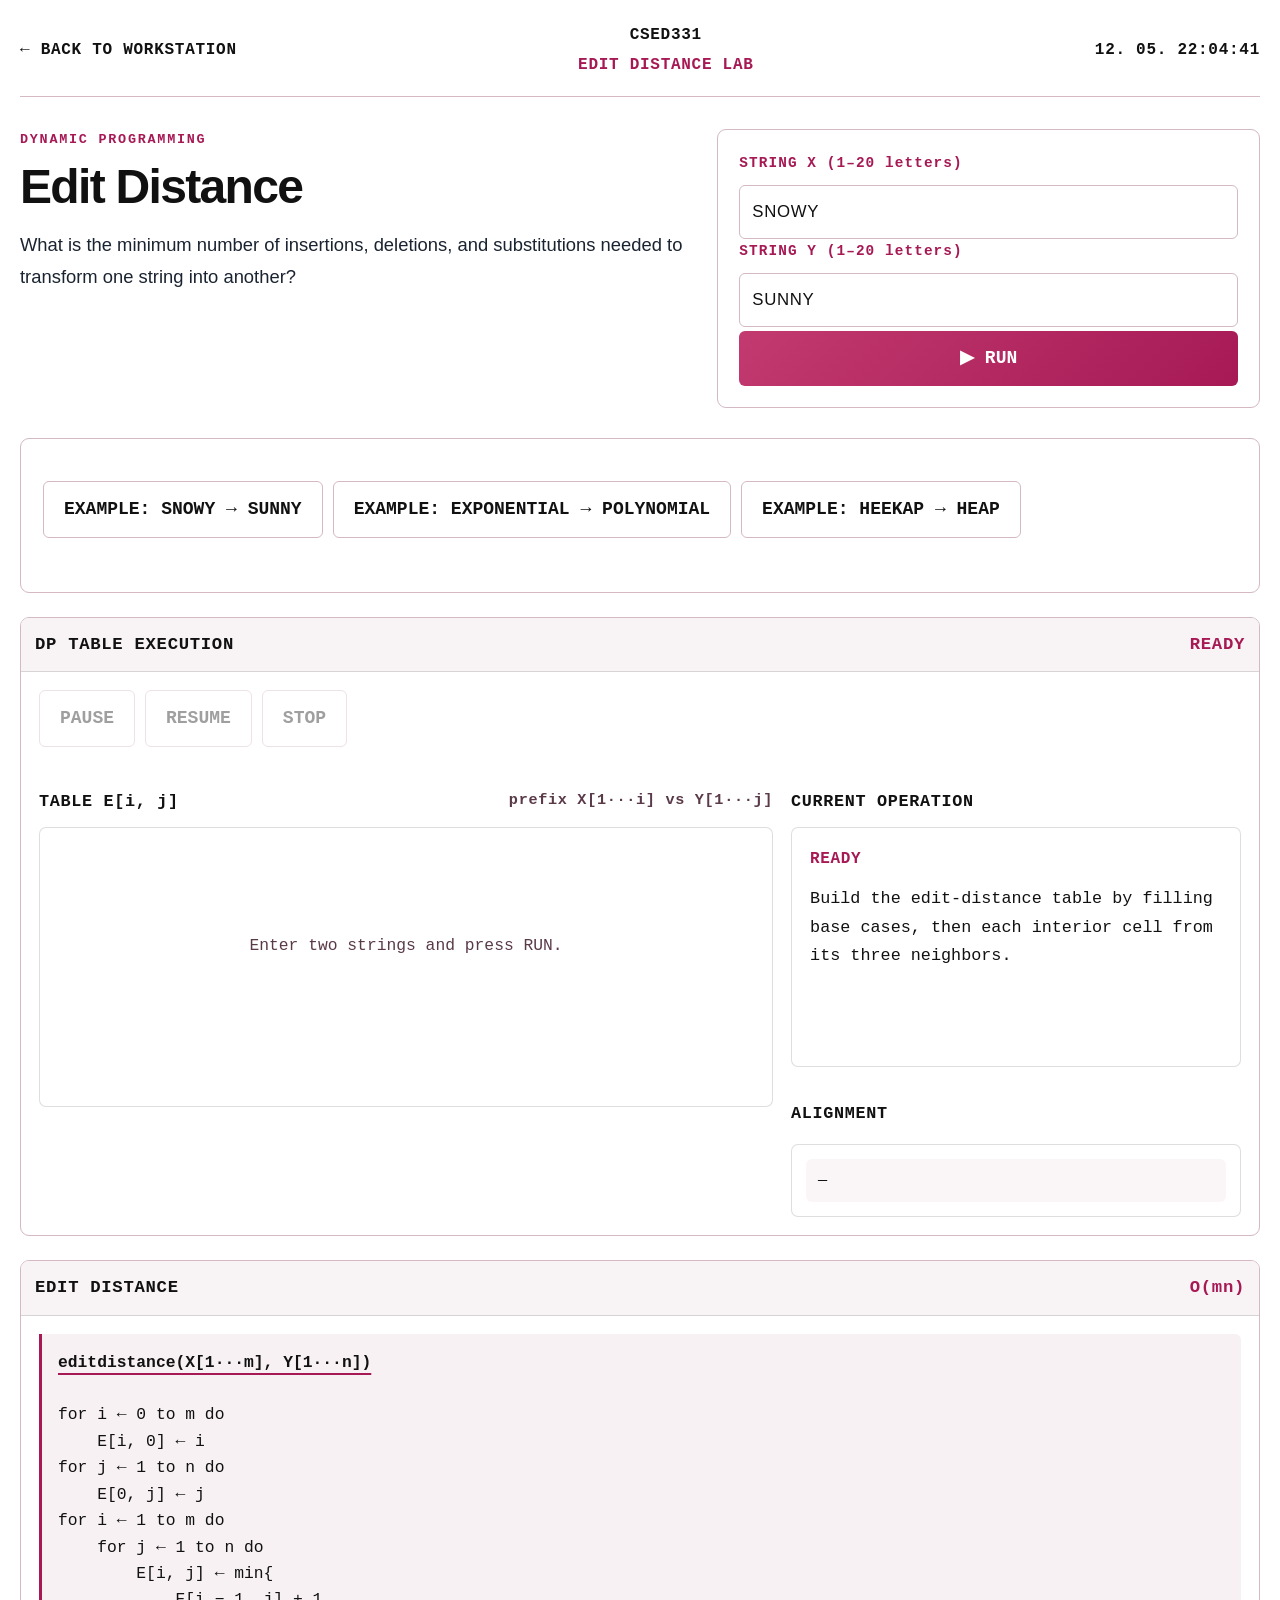
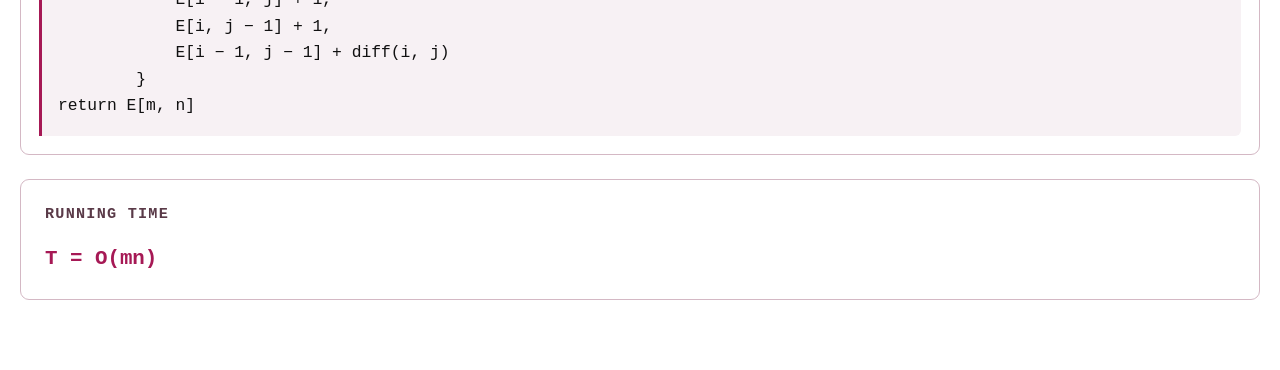
==== editdistance.html @ 5d58b98c "Create Edit Distance Lab" ====
<!DOCTYPE html>
<html lang="en">
<head>
  <meta charset="UTF-8">
  <meta name="viewport" content="width=device-width, initial-scale=1.0">
  <meta name="description" content="CSED331 Edit Distance dynamic programming visualizer">
  <title>Edit Distance Lab | CSED331</title>
  <link rel="icon" type="image/png" href="favicon.png">
  <link rel="stylesheet" href="styles.css?v=20261011n">
  <link rel="stylesheet" href="animation.css?v=20261011n">
</head>
<body class="lab-page">
  <div class="scanlines" aria-hidden="true"></div>

  <header class="lab-header">
    <a class="back-link" href="index.html">← BACK TO WORKSTATION</a>
    <div>
      <span>CSED331</span>
      <strong>EDIT DISTANCE LAB</strong>
    </div>
    <span id="system-clock" aria-label="current time"></span>
  </header>

  <main class="lab-shell">
    <section class="lab-intro">
      <div>
        <p class="eyebrow">DYNAMIC PROGRAMMING</p>
        <h1>Edit Distance</h1>
        <p class="lab-question">
          What is the minimum number of insertions, deletions, and
          substitutions needed to transform one string into another?
        </p>
      </div>

      <div class="control-console edit-control-console">
        <label for="string-x-input">STRING X (1–20 letters)</label>
        <div class="input-row edit-string-row">
          <input
            id="string-x-input"
            class="edit-string-input"
            type="text"
            maxlength="20"
            value="SNOWY"
            autocomplete="off"
            spellcheck="false"
            aria-label="String X"
          >
        </div>
        <label for="string-y-input">STRING Y (1–20 letters)</label>
        <div class="input-row edit-string-row">
          <input
            id="string-y-input"
            class="edit-string-input"
            type="text"
            maxlength="20"
            value="SUNNY"
            autocomplete="off"
            spellcheck="false"
            aria-label="String Y"
          >
        </div>
        <div class="input-row edit-run-row">
          <button id="run-edit-button" type="button" class="primary-button">▶ RUN</button>
        </div>
      </div>
    </section>

    <section class="sort-input-panel">
      <div class="action-row">
        <button id="example-snowy-button" type="button" class="secondary-button">
          EXAMPLE: SNOWY → SUNNY
        </button>
        <button id="example-exp-button" type="button" class="secondary-button">
          EXAMPLE: EXPONENTIAL → POLYNOMIAL
        </button>
        <button id="example-heekap-button" type="button" class="secondary-button">
          EXAMPLE: HEEKAP → HEAP
        </button>
      </div>
      <p id="edit-input-message" class="input-message" aria-live="polite"></p>
    </section>

    <section id="edit-visualization" class="algorithm-window">
      <header class="window-titlebar">
        <span>DP TABLE EXECUTION</span>
        <span id="edit-mode-label">READY</span>
      </header>
      <div class="window-body">
        <div class="action-row playback-row">
          <button id="pause-edit-button" type="button" class="secondary-button" disabled>
            PAUSE
          </button>
          <button id="resume-edit-button" type="button" class="secondary-button" disabled>
            RESUME
          </button>
          <button id="stop-edit-button" type="button" class="secondary-button" disabled>
            STOP
          </button>
        </div>

        <div class="edit-execution-grid">
          <section class="edit-table-panel">
            <div class="section-label">
              <span>TABLE E[i, j]</span>
              <span>prefix X[1···i] vs Y[1···j]</span>
            </div>
            <div id="edit-table-container" class="edit-table-container">
              <div class="visualization-placeholder">
                Enter two strings and press RUN.
              </div>
            </div>
          </section>

          <section class="edit-side-panel">
            <div class="section-label">
              <span>CURRENT OPERATION</span>
            </div>
            <div class="dijkstra-operation-box edit-operation-box">
              <div id="edit-operation-title" class="current-operation-title">READY</div>
              <div id="edit-operation-detail" class="current-operation-detail">
                Build the edit-distance table by filling base cases, then each
                interior cell from its three neighbors.
              </div>
              <div id="edit-transform" class="edit-transform-host" hidden></div>
            </div>

            <div class="section-label">
              <span>ALIGNMENT</span>
            </div>
            <div class="edit-result-box">
              <pre id="edit-alignment" class="edit-alignment">—</pre>
            </div>
          </section>
        </div>
      </div>
    </section>

    <section class="algorithm-window">
      <header class="window-titlebar">
        <span>EDIT DISTANCE</span>
        <span>O(mn)</span>
      </header>
      <div class="window-body">
        <div class="code-block" aria-label="Edit distance pseudocode">
<pre><code><span class="code-function-title">editdistance(X[1···m], Y[1···n])</span>

for i ← 0 to m do
    E[i, 0] ← i
for j ← 1 to n do
    E[0, j] ← j
for i ← 1 to m do
    for j ← 1 to n do
        E[i, j] ← min{
            E[i − 1, j] + 1,
            E[i, j − 1] + 1,
            E[i − 1, j − 1] + diff(i, j)
        }
return E[m, n]</code></pre>
        </div>
      </div>
    </section>

    <section class="analysis-box">
      <div class="analysis-title">RUNNING TIME</div>
      <div class="analysis-result">T = O(mn)</div>
    </section>
  </main>

  <script src="common.js?v=20261011n"></script>
  <script src="editdistance.js?v=20261011n"></script>
</body>
</html>
---- styles.css ----
:root {
  --bg: #ffffff;
  --bg-deep: #f8f3f5;
  --panel: #ffffff;
  --line: #d4b8c4;
  --line-soft: rgba(18, 24, 32, 0.14);
  --text: #111111;
  --text-soft: #1a2330;
  --muted: #5a3a48;
  --accent: #a61955;
  --accent-soft: rgba(166, 25, 85, 0.12);
  --postech: #a61955;
  --postech-gold: #f6a700;
  --postech-gray: #7a7772;
  --highlight: #a61955;
  --success: #0b7a48;
  --danger: #b42318;
  --shadow: 0 18px 48px rgba(166, 25, 85, 0.1);
  --radius-lg: 18px;
  --radius-md: 10px;
  --mono: "JetBrains Mono", "Cascadia Code", Consolas, "Courier New", monospace;
}

* {
  box-sizing: border-box;
}

html {
  scroll-behavior: smooth;
}

body {
  margin: 0;
  min-height: 100vh;
  color: var(--text);
  background: #ffffff;
  font-family: Inter, Pretendard, "Noto Sans KR", "Segoe UI", Arial, sans-serif;
  font-size: 18px;
  line-height: 1.7;
  -webkit-font-smoothing: antialiased;
  text-rendering: optimizeLegibility;
}

button,
input {
  font: inherit;
}

a {
  color: inherit;
}

.system-bar,
.lab-header,
.monitor-top,
.window-titlebar,
.boot-line,
.prompt,
.eyebrow,
.section-label,
.card-index,
.card-icon,
.terminal-footer,
.keyboard-hint,
.control-console label,
.summary-strip span,
.complexity-tag,
.tool-button,
.primary-button,
.secondary-button,
.accent-button {
  font-family: var(--mono);
}

code,
pre {
  font-family: var(--mono);
}

.scanlines {
  display: none;
}

/* Home */
.desktop-shell {
  width: min(1180px, calc(100% - 40px));
  margin: 28px auto 44px;
}

.system-bar,
.lab-header {
  display: flex;
  align-items: center;
  justify-content: space-between;
  gap: 20px;
  color: var(--text);
  font-size: 1rem;
  font-weight: 700;
  letter-spacing: 0.045em;
}

.system-meta {
  display: flex;
  gap: 24px;
}

.status-light {
  display: inline-block;
  width: 9px;
  height: 9px;
  margin-right: 9px;
  border-radius: 50%;
  background: var(--success);
  box-shadow: 0 0 10px rgba(99, 214, 160, 0.75);
}

.monitor {
  margin-top: 16px;
  padding: 15px;
  border: 1px solid var(--line);
  border-radius: var(--radius-lg);
  background: linear-gradient(145deg, #faf7f8, #f3e8ed);
  box-shadow: var(--shadow), inset 0 0 0 1px rgba(255, 255, 255, 0.8);
}

.monitor-top,
.window-titlebar {
  display: flex;
  justify-content: space-between;
  gap: 18px;
  padding: 1px 5px 12px;
  color: var(--muted);
  font-size: 0.95rem;
  letter-spacing: 0.065em;
}

.monitor-top {
  font-weight: 700;
}

.screen {
  overflow: hidden;
  border: 1px solid var(--line);
  border-radius: var(--radius-md);
  background:
    linear-gradient(#ffffff, #faf6f8),
    radial-gradient(circle at 45% 0%, rgba(166, 25, 85, 0.06), transparent 60%);
  box-shadow: inset 0 0 0 1px rgba(255, 255, 255, 0.7);
}

.hero-terminal {
  min-height: 330px;
  padding: 38px 46px 30px;
  border-bottom: 1px solid var(--line-soft);
}

.boot-line {
  margin: 0 0 8px;
  color: var(--muted);
  font-size: 1.02rem;
  opacity: 0;
  animation: line-in 0.5s forwards;
}

.boot-line strong {
  color: var(--success);
}

.delay-1 {
  animation-delay: 0.18s;
}

.delay-2 {
  animation-delay: 0.36s;
}

@keyframes line-in {
  from {
    opacity: 0;
    transform: translateY(5px);
  }

  to {
    opacity: 1;
    transform: translateY(0);
  }
}

.prompt-title {
  display: flex;
  gap: 18px;
  margin-top: 34px;
}

.prompt {
  color: var(--accent);
  font-size: clamp(2rem, 4vw, 3.4rem);
  line-height: 1;
}

.eyebrow {
  margin: 0 0 10px;
  color: var(--highlight);
  font-size: 0.84rem;
  font-weight: 700;
  letter-spacing: 0.13em;
}

h1,
h2,
p {
  text-wrap: pretty;
}

.hero-terminal h1,
.lab-intro h1 {
  margin: 0;
  font-size: clamp(2rem, 4vw, 3rem);
  line-height: 1.05;
  letter-spacing: -0.035em;
}

.section-label {
  display: flex;
  justify-content: space-between;
  gap: 18px;
  padding: 11px 0;
  color: var(--text);
  font-size: 1.05rem;
  font-weight: 850;
  letter-spacing: 0.04em;
}

.section-label > span:last-child:not(:only-child) {
  color: var(--muted);
  font-size: 0.95rem;
  font-weight: 700;
}

.menu-grid {
  display: grid;
  grid-template-columns: repeat(2, minmax(0, 1fr));
  gap: 15px;
  padding: 22px 30px 8px;
}

.menu-card {
  position: relative;
  min-height: 205px;
  padding: 22px;
  border: 1px solid var(--line);
  border-radius: 9px;
  background: #ffffff;
  text-decoration: none;
  transition: transform 0.18s ease, border-color 0.18s ease, background 0.18s ease, box-shadow 0.18s ease;
}

.active-card:hover,
.active-card:focus-visible {
  transform: translateY(-3px);
  border-color: var(--accent);
  background: #f4f8ff;
  outline: none;
  box-shadow: 0 14px 30px rgba(90, 40, 58, 0.12);
}

.active-card::after {
  content: "";
  position: absolute;
  inset: auto 20px 0;
  height: 2px;
  background: linear-gradient(90deg, var(--accent), transparent);
}

.card-index {
  position: absolute;
  top: 18px;
  right: 18px;
  color: var(--muted);
  font-size: 0.88rem;
}

.card-icon {
  display: inline-flex;
  align-items: center;
  justify-content: center;
  min-width: 68px;
  height: 43px;
  padding: 0 12px;
  color: var(--accent);
  border: 1px solid #9db6d8;
  border-radius: 5px;
  background: var(--accent-soft);
  font-size: 0.92rem;
  font-weight: 700;
}

.card-title,
.card-desc {
  display: block;
}

.card-title {
  margin-top: 22px;
  color: var(--text);
  font-size: 1.45rem;
  font-weight: 850;
  letter-spacing: -0.02em;
}

.card-desc {
  margin-top: 9px;
  max-width: 90%;
  color: var(--text);
  font-size: 1.12rem;
  font-weight: 550;
  line-height: 1.55;
}

.disabled-card {
  opacity: 0.56;
}

.terminal-footer {
  display: flex;
  justify-content: space-between;
  padding: 15px 30px 18px;
  color: var(--muted);
  border-top: 1px solid var(--line-soft);
  font-size: 0.95rem;
}

.terminal-output {
  font-family: var(--mono);
  font-size: 16px;
  line-height: 1.55;
  color: #0f7a3d;
  max-height: 220px;
  overflow-y: auto;
  margin-top: 18px;
  padding: 0 30px;
  white-space: pre-wrap;
}

.terminal-command {
  display: flex;
  align-items: center;
  flex: 1;
}

.terminal-prompt {
  white-space: nowrap;
  margin-right: 8px;
}

#terminal-input {
  flex: 1;
  min-width: 0;
  border: none;
  outline: none;
  background: transparent;
  color: inherit;
  font: inherit;
  caret-color: currentColor;
}

#terminal-input:-webkit-autofill {
  -webkit-text-fill-color: inherit;
  transition: background-color 9999s ease-in-out 0s;
}

.terminal-line {
  margin-bottom: 3px;
}

.command-line {
  color: var(--text);
}

.error-line {
  color: var(--danger);
}

.keyboard-hint {
  margin: 14px 4px 0;
  color: var(--text);
  font-size: 1.05rem;
  font-weight: 650;
}

/* Labs */
.lab-page {
  padding-bottom: 70px;
}

.lab-header {
  width: min(1320px, calc(100% - 40px));
  margin: 22px auto 0;
  padding-bottom: 17px;
  border-bottom: 1px solid var(--line);
}

.lab-header > div {
  display: flex;
  flex-direction: column;
  align-items: center;
  gap: 3px;
}

.lab-header strong {
  color: var(--accent);
}

.back-link {
  text-decoration: none;
  transition: color 0.15s ease;
}

.back-link:hover {
  color: var(--highlight);
}

.lab-shell {
  width: min(1320px, calc(100% - 40px));
  margin: 32px auto 0;
}

.lab-intro {
  display: grid;
  grid-template-columns: 1.25fr 0.75fr;
  align-items: end;
  gap: 34px;
}

.lab-intro-solo {
  grid-template-columns: 1fr;
}

.lab-question {
  max-width: 760px;
  margin: 16px 0 0;
  color: var(--text-soft);
  font-size: 1.15rem;
  line-height: 1.75;
}

.control-console,
.sort-input-panel,
.algorithm-window,
.analysis-box,
.complexity-panel,
.summary-strip {
  border: 1px solid var(--line);
  border-radius: 9px;
}

.control-console {
  padding: 21px;
  background: #ffffff;
}

.control-console label {
  display: block;
  margin-bottom: 9px;
  color: var(--highlight);
  font-size: 0.9rem;
  font-weight: 700;
  letter-spacing: 0.075em;
}

.input-row {
  display: grid;
  grid-template-columns: 92px 1fr;
  gap: 10px;
}

.input-row input {
  width: 100%;
  padding: 12px;
  color: var(--text);
  border: 1px solid var(--line);
  border-radius: 6px;
  background: #ffffff;
  font-size: 1.05rem;
}

.input-row input:focus {
  border-color: var(--accent);
  outline: 2px solid rgba(166, 25, 85, 0.16);
}

.input-row button {
  cursor: pointer;
  color: #ffffff;
  border: 0;
  border-radius: 6px;
  background: linear-gradient(135deg, #c23a6f, #a61955);
  font-weight: 800;
}

.input-row button:hover {
  filter: brightness(1.06);
}

.control-note {
  margin: 11px 0 0;
  color: var(--text-soft);
  font-size: 1rem;
}

.action-row {
  display: flex;
  flex-wrap: wrap;
  gap: 10px;
  margin-top: 20px;
}

.playback-row {
  margin-top: 0;
  margin-bottom: 8px;
}

.primary-button,
.secondary-button,
.accent-button,
.tool-button {
  cursor: pointer;
  padding: 12px 20px;
  border-radius: 6px;
  font-weight: 800;
  transition: filter 160ms ease, opacity 160ms ease, transform 160ms ease;
}

.primary-button,
.accent-button {
  border: 0;
  color: #ffffff;
}

.primary-button {
  background: linear-gradient(135deg, #c23a6f, #a61955);
}

.accent-button {
  color: #121820;
  background: var(--postech-gold);
}

.secondary-button {
  color: var(--text);
  border: 1px solid var(--line);
  background: #ffffff;
}

.primary-button:hover:not(:disabled),
.accent-button:hover:not(:disabled),
.secondary-button:hover:not(:disabled) {
  filter: brightness(1.05);
}

.primary-button:disabled,
.secondary-button:disabled,
.accent-button:disabled,
.tool-button:disabled {
  cursor: not-allowed;
  opacity: 0.4;
}

.input-message {
  min-height: 22px;
  margin: 10px 0 0;
  color: var(--danger);
  font-size: 0.95rem;
}

.summary-strip {
  display: grid;
  grid-template-columns: repeat(5, minmax(0, 1fr));
  margin-top: 30px;
  background: #ffffff;
  overflow: hidden;
}

.summary-strip div {
  min-height: 92px;
  padding: 18px;
  border-right: 1px solid var(--line-soft);
}

.summary-strip div:last-child {
  border-right: 0;
}

.summary-strip span,
.summary-strip strong {
  display: block;
}

.summary-strip span {
  color: var(--muted);
  font-size: 0.92rem;
  font-weight: 700;
  letter-spacing: 0.065em;
}

.summary-strip strong {
  margin-top: 10px;
  color: var(--highlight);
  font-size: 1.22rem;
}

.algorithm-window {
  overflow: hidden;
  margin-top: 24px;
  background: #ffffff;
}

#sort-visualization {
  scroll-margin-top: 20px;
}

.window-titlebar {
  padding: 12px 14px;
  color: var(--text);
  border-bottom: 1px solid var(--line-soft);
  background: #f8f3f5;
  font-size: 1.08rem;
  font-weight: 850;
  letter-spacing: 0.04em;
}

.window-titlebar span:last-child {
  color: var(--highlight);
  font-weight: 850;
}

.window-body {
  padding: 18px;
}

.code-block {
  overflow-x: auto;
  color: var(--text);
  border-left: 3px solid var(--accent);
  border-radius: 0 6px 6px 0;
  background: #f7f1f4;
}

.code-block pre {
  margin: 0;
  padding: 16px;
  font-size: 1.02rem;
  line-height: 1.62;
}

.code-function-title {
  text-decoration: underline;
  text-decoration-color: var(--accent);
  text-decoration-thickness: 2px;
  text-underline-offset: 6px;
  font-weight: 800;
}

.section-label {
  margin-top: 22px;
}

.window-body > .section-label:first-child,
.sort-input-panel > .section-label:first-child {
  margin-top: 0;
  padding-top: 0;
}

.tree-container,
.dp-container,
.merge-tree-container,
.priority-queue,
.dijkstra-operation-box,
.dijkstra-log,
.graph-canvas-wrapper {
  border: 1px solid var(--line-soft);
  border-radius: 7px;
}

.tree-container,
.dp-container {
  padding: 18px;
  background:
    linear-gradient(rgba(166, 25, 85, 0.06) 1px, transparent 1px),
    linear-gradient(90deg, rgba(166, 25, 85, 0.06) 1px, transparent 1px),
    #faf6f8;
  background-size: 22px 22px;
}

.complexity-panel {
  margin-top: 18px;
  padding: 28px;
  background: linear-gradient(135deg, #fdf8fa, #f5e9ee);
}

.complexity-tag {
  color: var(--highlight);
  font-size: 0.92rem;
  font-weight: 700;
  letter-spacing: 0.085em;
}

.complexity-panel h2 {
  margin: 8px 0 0;
  font-size: clamp(1.35rem, 2.35vw, 2.1rem);
  line-height: 1.35;
}

.observation-header {
  margin-bottom: 24px;
}

.call-comparison {
  display: grid;
  grid-template-columns: 1fr auto 1fr;
  gap: 24px;
  align-items: stretch;
}

.call-card {
  display: flex;
  flex-direction: column;
  align-items: center;
  justify-content: center;
  min-height: 190px;
  padding: 24px;
  border: 1px solid var(--line);
  border-radius: 10px;
  background: #ffffff;
}

.call-type,
.call-complexity,
.comparison-vs,
.analysis-title,
.analysis-equation,
.analysis-result {
  font-family: var(--mono);
}

.call-type {
  color: var(--text-soft);
  font-size: 0.9rem;
  font-weight: 700;
  letter-spacing: 0.08em;
}

.call-number {
  margin-top: 12px;
  font-size: clamp(2.5rem, 5vw, 4rem);
  line-height: 1;
}

.fib1-card .call-number,
.fib1-card .call-complexity strong {
  color: var(--postech-gold);
}

.fib2-card .call-number,
.fib2-card .call-complexity strong {
  color: var(--postech);
}

.observation-description {
  max-width: 310px;
  margin: 18px auto 0;
  color: var(--text-soft);
  font-size: 1.02rem;
  line-height: 1.6;
  text-align: center;
}

.call-unit {
  margin-top: 8px;
  color: var(--text-soft);
  font-size: 1.02rem;
}

.call-complexity {
  margin-top: 20px;
  color: var(--text-soft);
  font-size: 1.02rem;
}

.comparison-vs {
  display: flex;
  align-items: center;
  justify-content: center;
  color: var(--highlight);
  font-size: 1rem;
  font-weight: 800;
}

.analysis-box {
  margin-top: 20px;
  padding: 22px 24px;
  background: #ffffff;
}

.lab-shell > .analysis-box {
  margin-top: 24px;
}

.analysis-title {
  color: var(--muted);
  font-size: 0.95rem;
  font-weight: 700;
  letter-spacing: 0.08em;
}

.analysis-equation {
  margin-top: 15px;
  color: var(--text);
  font-size: 1.2rem;
  font-weight: 700;
}

.analysis-result {
  margin-top: 14px;
  color: var(--highlight);
  font-size: 1.3rem;
  font-weight: 800;
}

.fib2-formula-box {
  min-height: 70px;
  margin-top: 20px;
  padding: 18px 20px;
  color: var(--text);
  border: 1px solid var(--line);
  border-radius: 7px;
  background: #f8f3f5;
  font-family: var(--mono);
  font-size: 1.1rem;
  text-align: center;
}

.fib2-formula-box strong {
  color: var(--highlight);
  font-size: 1.15rem;
}

.formula-target {
  color: var(--accent);
  font-weight: 800;
}

.formula-arrow {
  margin: 0 9px;
  color: var(--text-soft);
}

.base-label {
  margin-left: 12px;
  color: var(--text-soft);
  font-size: 0.88rem;
}

.formula-placeholder {
  color: var(--text-soft);
}

.fib-run-row {
  grid-template-columns: 92px minmax(130px, 1fr) minmax(130px, 1fr);
}

.run-fib1-button {
  color: #121820 !important;
  background: linear-gradient(135deg, #ffc433, #f6a700) !important;
}

.run-fib2-button {
  color: #ffffff !important;
  background: linear-gradient(135deg, #c23a6f, #a61955) !important;
}

.sort-input-panel {
  margin-top: 30px;
  padding: 22px;
  background: #ffffff;
}

.sort-array-inputs {
  display: flex;
  flex-wrap: nowrap;
  align-items: flex-end;
  gap: clamp(3px, calc((22 - var(--sort-n, 8)) * 0.45px), 8px);
  margin-top: 18px;
  width: 100%;
  overflow-x: hidden;
}

.sort-input-cell-wrapper {
  display: flex;
  flex: 1 1 0;
  flex-direction: column;
  align-items: center;
  min-width: 0;
  max-width: 74px;
}

.sort-input-index {
  margin-bottom: 4px;
  color: var(--muted);
  font-family: var(--mono);
  font-size: clamp(0.62rem, calc(1.15rem - var(--sort-n, 8) * 0.025rem), 0.88rem);
  letter-spacing: -0.02em;
  white-space: nowrap;
}

.sort-array-value {
  width: 100%;
  min-width: 0;
  height: clamp(36px, calc(70px - var(--sort-n, 8) * 1.4px), 58px);
  padding: 3px;
  color: var(--text);
  border: 1px solid var(--line);
  border-radius: 6px;
  background: #ffffff;
  font-family: var(--mono);
  font-size: clamp(0.72rem, calc(1.45rem - var(--sort-n, 8) * 0.035rem), 1.2rem);
  font-weight: 800;
  text-align: center;
}

.sort-array-value:focus {
  border-color: var(--accent);
  outline: 2px solid rgba(166, 25, 85, 0.16);
}

.visualization-placeholder {
  display: flex;
  align-items: center;
  justify-content: center;
  min-height: 220px;
  color: var(--muted);
  font-family: var(--mono);
  font-size: 1.02rem;
  text-align: center;
}

.tool-button {
  padding: 9px 15px;
  color: var(--text);
  border: 1px solid var(--line);
  background: #ffffff;
  font-size: 0.9rem;
}

.tool-button:hover:not(:disabled) {
  border-color: var(--accent);
}

.tool-button.is-active {
  color: #ffffff;
  border-color: var(--accent);
  background: var(--accent);
}

.graph-toolbar {
  display: flex;
  flex-wrap: wrap;
  gap: 8px;
  margin-bottom: 12px;
}

.weight-mode-row {
  display: flex;
  flex-wrap: wrap;
  align-items: center;
  gap: 8px;
  margin-bottom: 12px;
}

.weight-mode-label {
  margin-right: 4px;
  color: var(--highlight);
  font-family: var(--mono);
  font-size: 0.88rem;
  font-weight: 800;
  letter-spacing: 0.06em;
}

.weight-mode-hint {
  margin-left: 4px;
  color: var(--text-soft);
  font-family: var(--mono);
  font-size: 0.92rem;
  font-weight: 700;
  letter-spacing: 0.04em;
}

.graph-run-controls {
  display: flex;
  flex-wrap: wrap;
  align-items: center;
  gap: 8px;
  margin-left: auto;
}

.graph-run-controls .primary-button,
.graph-run-controls .secondary-button {
  padding: 9px 16px;
  font-size: 0.84rem;
}

.graph-clear-button {
  margin-left: auto;
  color: var(--danger);
}

.graph-builder-message {
  min-height: 21px;
  margin: 7px 0 12px;
  color: var(--text-soft);
  font-family: var(--mono);
  font-size: 1rem;
}

.graph-canvas-wrapper {
  position: relative;
  overflow: visible;
  background: #faf6f8;
  min-height: 0;
}

.weight-inline-input {
  position: absolute;
  z-index: 5;
  margin: 0;
  padding: 0 4px;
  color: var(--text);
  border: 1px solid var(--accent);
  border-radius: 5px;
  background: #ffffff;
  font-family: var(--mono);
  font-size: 15px;
  font-weight: 800;
  text-align: center;
  box-shadow: 0 0 0 2px rgba(166, 25, 85, 0.16);
}

.weight-inline-input:focus {
  outline: none;
}

.graph-workspace {
  display: grid;
  grid-template-columns: minmax(0, 1.55fr) minmax(260px, 0.95fr);
  gap: 16px;
  align-items: stretch;
}

.graph-workspace .priority-queue-panel {
  display: flex;
  flex-direction: column;
  min-height: 0;
}

.graph-workspace .priority-queue-panel > .section-label {
  margin-top: 0;
  padding-top: 0;
}

.graph-workspace .priority-queue {
  flex: 1;
  min-height: 320px;
}

.graph-canvas {
  display: block;
  width: 100%;
  height: 100%;
  min-height: 360px;
  aspect-ratio: 5 / 3;
  overflow: visible;
  cursor: crosshair;
  background: radial-gradient(circle, rgba(166, 25, 85, 0.16) 1px, transparent 1.3px);
  background-size: 22px 22px;
  touch-action: none;
  user-select: none;
}

.dijkstra-execution-grid {
  display: grid;
  grid-template-columns: minmax(280px, 1fr) minmax(280px, 1fr);
  gap: 22px;
}

.priority-queue,
.dijkstra-operation-box,
.dijkstra-log {
  background: #ffffff;
}

.priority-queue {
  display: flex;
  flex-direction: column;
  min-height: 280px;
  padding: 14px;
  overflow: auto;
}

.pq-placeholder {
  display: flex;
  align-items: center;
  justify-content: center;
  flex: 1;
  color: var(--muted);
  font-family: var(--mono);
  font-size: 1rem;
  text-align: center;
}

.pq-heap-scroll {
  display: flex;
  justify-content: center;
  width: 100%;
  overflow-x: auto;
  padding: 8px 4px 12px;
}

.pq-heap-svg {
  display: block;
  max-width: 100%;
  height: auto;
  overflow: visible;
}

.pq-heap-edge {
  stroke: #7a90ae;
  stroke-width: 1.8;
  stroke-linecap: round;
}

.pq-heap-rect {
  fill: #ffffff;
  stroke: #6f87a8;
  stroke-width: 1.8;
}

.pq-heap-node.is-min .pq-heap-rect {
  fill: rgba(246, 167, 0, 0.12);
  stroke: var(--highlight);
  stroke-width: 2.4;
}

.pq-heap-label,
.pq-heap-distance,
.pq-heap-min-badge,
.pq-heap-arrow {
  font-family: var(--mono);
  pointer-events: none;
}

.pq-heap-label {
  fill: var(--text);
  font-size: 14px;
  font-weight: 900;
}

.pq-heap-arrow {
  fill: var(--text);
  font-size: 18px;
  font-weight: 900;
  letter-spacing: 0.12em;
}

.pq-heap-distance {
  fill: var(--text-soft);
  font-size: 13px;
  font-weight: 800;
}

.pq-heap-node.is-min .pq-heap-distance {
  fill: var(--highlight);
}

.pq-heap-min-badge {
  fill: var(--highlight);
  font-size: 10px;
  font-weight: 900;
  letter-spacing: 0.04em;
}

.dijkstra-operation-box {
  min-height: 180px;
  padding: 18px;
}

.current-operation-title {
  color: var(--highlight);
  font-family: var(--mono);
  font-size: 1rem;
  font-weight: 900;
  letter-spacing: 0.04em;
}

.current-operation-detail {
  margin-top: 12px;
  color: var(--text);
  font-family: var(--mono);
  font-size: 1.05rem;
  line-height: 1.7;
  white-space: pre-line;
}

.dijkstra-log {
  max-height: 220px;
  overflow-y: auto;
  padding: 12px;
  background: #faf6f8;
  font-family: var(--mono);
  font-size: 0.98rem;
  line-height: 1.65;
}

.dijkstra-log-empty {
  color: var(--muted);
}

.dijkstra-log-line {
  padding: 3px 0;
  color: var(--text);
  border-bottom: 1px solid rgba(90, 40, 58, 0.1);
}

/* Hanoi Lab */
.input-row.hanoi-run-row {
  display: flex;
  flex-wrap: wrap;
  align-items: stretch;
  gap: 10px;
}

.input-row.hanoi-run-row input {
  width: 92px;
  flex: 0 0 92px;
}

.input-row.hanoi-run-row button {
  flex: 0 0 auto;
  min-width: 120px;
}

.hanoi-execution-grid {
  display: grid;
  grid-template-columns: minmax(0, 1.45fr) minmax(240px, 0.9fr);
  gap: 18px;
  align-items: start;
}

.hanoi-stage-panel {
  display: flex;
  flex-direction: column;
  min-height: 0;
}

.hanoi-board {
  position: relative;
  overflow: hidden;
  flex: 1 1 auto;
  height: var(--hanoi-board-height, 440px);
  min-height: var(--hanoi-board-height, 440px);
  max-height: var(--hanoi-board-height, 440px);
  padding: 14px 18px 24px;
  border: 1px solid var(--line-soft);
  border-radius: 7px;
  background:
    linear-gradient(rgba(166, 25, 85, 0.05) 1px, transparent 1px),
    linear-gradient(90deg, rgba(166, 25, 85, 0.05) 1px, transparent 1px),
    #faf6f8;
  background-size: 22px 22px;
  display: grid;
  grid-template-columns: repeat(3, minmax(0, 1fr));
  gap: 12px;
  align-items: end;
}

.hanoi-base {
  position: absolute;
  left: 18px;
  right: 18px;
  bottom: 18px;
  height: 14px;
  border-radius: 7px;
  background: linear-gradient(180deg, #8b7355, #6b5344);
  box-shadow: 0 4px 10px rgba(90, 40, 58, 0.12);
  z-index: 1;
}

.hanoi-peg-column {
  position: relative;
  display: flex;
  flex-direction: column;
  align-items: center;
  justify-content: flex-end;
  min-height: var(--hanoi-column-height, 360px);
  height: var(--hanoi-column-height, 360px);
  padding-top: 44px;
  padding-bottom: 36px;
}

.hanoi-rod {
  position: absolute;
  bottom: 32px;
  width: 14px;
  height: var(--hanoi-rod-height, 270px);
  border-radius: 8px 8px 2px 2px;
  background: linear-gradient(90deg, #a08968, #7a6548 45%, #b59a74);
  z-index: 0;
}

.hanoi-stack {
  position: relative;
  z-index: 2;
  display: flex;
  flex-direction: column-reverse;
  align-items: center;
  justify-content: flex-start;
  width: 100%;
  gap: var(--hanoi-disk-gap, 4px);
  min-height: 40px;
}

.hanoi-peg-label {
  position: absolute;
  top: 6px;
  left: 50%;
  transform: translateX(-50%);
  z-index: 3;
  color: var(--text);
  font-family: var(--mono);
  font-size: 1.55rem;
  font-weight: 900;
  letter-spacing: 0.08em;
  line-height: 1;
  text-shadow: 0 0 8px #faf6f8, 0 0 2px #faf6f8;
  pointer-events: none;
}

.analysis-cases {
  display: flex;
  align-items: center;
  gap: 8px;
  line-height: 1.35;
}

.analysis-cases .cases-lhs {
  flex: 0 0 auto;
  align-self: center;
}

.analysis-cases .cases-brace {
  flex: 0 0 auto;
  align-self: center;
  color: var(--text);
  font-family: "Times New Roman", "Noto Serif", Georgia, serif;
  font-size: 3.4rem;
  font-weight: 400;
  line-height: 0.85;
  transform: translateY(-2px);
}

.analysis-cases .cases-lines {
  display: grid;
  gap: 10px;
  padding: 4px 0;
}

.analysis-cases .cases-lines > div {
  display: grid;
  grid-template-columns: 11.5rem auto;
  column-gap: 1.25rem;
  align-items: baseline;
}

.analysis-cases .cases-expr {
  white-space: nowrap;
}

.analysis-cases .cases-cond {
  color: var(--muted);
  font-weight: 650;
  white-space: nowrap;
}

.hanoi-disk {
  position: relative;
  z-index: 2;
  display: flex;
  align-items: center;
  justify-content: center;
  height: var(--hanoi-disk-height, 28px);
  border-radius: 8px;
  color: #ffffff;
  font-family: var(--mono);
  font-size: var(--hanoi-disk-font-size, 0.92rem);
  font-weight: 850;
  box-shadow:
    inset 0 1px 0 rgba(255, 255, 255, 0.28),
    0 3px 8px rgba(90, 40, 58, 0.18);
  user-select: none;
}

.hanoi-disk.is-flying {
  position: absolute;
  z-index: 20;
  margin: 0;
  box-shadow: 0 10px 24px rgba(90, 40, 58, 0.28);
}

.hanoi-side-panel {
  display: flex;
  flex-direction: column;
  min-height: 0;
  overflow: visible;
}

.hanoi-side-panel > .section-label:first-child {
  margin-top: 0;
  padding-top: 0;
}

.hanoi-operation-box {
  flex: 0 0 auto;
  height: 150px;
  min-height: 150px;
  max-height: 150px;
  overflow: auto;
}

.hanoi-call-stack {
  flex: 0 0 auto;
  display: flex;
  flex-direction: column;
  justify-content: flex-end;
  box-sizing: border-box;
  height: 186px; /* default n = 5; JS overrides from n */
  min-height: 186px;
  max-height: 186px;
  overflow-x: hidden;
  overflow-y: auto;
  padding: 10px;
  border: 1px solid var(--line-soft);
  border-radius: 7px;
  background: #ffffff;
  font-family: var(--mono);
  font-size: 0.86rem;
  line-height: 1.45;
}

.hanoi-call-frames {
  flex: 0 0 auto;
  display: flex;
  flex-direction: column;
  gap: 4px;
}

.hanoi-call-empty {
  color: var(--muted);
  text-align: center;
  padding: 18px 8px;
}

.hanoi-call-frame {
  box-sizing: border-box;
  flex: 0 0 auto;
  height: 30px;
  padding: 5px 8px;
  color: var(--text-soft);
  border-left: 3px solid var(--line);
  background: #faf6f8;
  white-space: nowrap;
  overflow: hidden;
  text-overflow: ellipsis;
  line-height: 20px;
}

.hanoi-call-frame.is-current {
  color: var(--text);
  border-left-color: var(--accent);
  background: rgba(166, 25, 85, 0.08);
  font-weight: 800;
}

.hanoi-move-bar {
  display: grid;
  grid-template-columns: repeat(2, minmax(0, 1fr));
  gap: 12px;
  margin-top: 18px;
  flex: 0 0 auto;
}

.hanoi-move-stat {
  padding: 16px 18px;
  border: 1px solid var(--line);
  border-radius: 9px;
  background: #ffffff;
  min-height: 96px;
}

.hanoi-move-stat span {
  display: block;
  color: var(--muted);
  font-family: var(--mono);
  font-size: 0.88rem;
  font-weight: 800;
  letter-spacing: 0.05em;
}

.hanoi-move-stat strong {
  display: block;
  margin-top: 8px;
  color: var(--highlight);
  font-size: 1.6rem;
  font-weight: 850;
  font-variant-numeric: tabular-nums;
  line-height: 1.2;
  min-height: 1.2em;
}

.code-comment {
  color: var(--muted);
}

@media (max-width: 1000px) {
  .summary-strip {
    grid-template-columns: repeat(3, minmax(0, 1fr));
  }

  .summary-strip div:nth-child(-n + 3) {
    border-bottom: 1px solid var(--line-soft);
  }

  .summary-strip div:nth-child(3) {
    border-right: 0;
  }

  .lab-intro {
    grid-template-columns: 1fr;
  }
}

@media (max-width: 820px) {
  .dijkstra-execution-grid {
    grid-template-columns: 1fr;
  }

  .graph-workspace {
    grid-template-columns: 1fr;
  }

  .hanoi-execution-grid {
    grid-template-columns: 1fr;
  }

  .hanoi-side-panel {
    height: auto;
    max-height: none;
  }

  .graph-run-controls {
    margin-left: 0;
    width: 100%;
  }

  .graph-clear-button {
    margin-left: 0;
  }

  .graph-canvas {
    min-height: 380px;
  }

  .call-comparison {
    grid-template-columns: 1fr;
  }
}

@media (max-width: 680px) {
  body {
    font-size: 16.5px;
  }

  .desktop-shell,
  .lab-shell,
  .lab-header {
    width: min(100% - 20px, 1320px);
  }

  .system-meta span:first-child,
  .lab-header > span:last-child {
    display: none;
  }

  .hero-terminal {
    min-height: 300px;
    padding: 30px 22px 24px;
  }

  .menu-grid {
    grid-template-columns: 1fr;
    padding-inline: 14px;
  }

  .summary-strip {
    grid-template-columns: 1fr;
  }

  .summary-strip div {
    border-right: 0;
    border-bottom: 1px solid var(--line-soft);
  }

  .summary-strip div:last-child {
    border-bottom: 0;
  }

  .terminal-footer {
    padding-inline: 16px;
  }

  .terminal-footer span:last-child {
    display: none;
  }

  .lab-header > div {
    align-items: flex-end;
    text-align: right;
  }

  .input-row,
  .fib-run-row {
    grid-template-columns: 72px 1fr;
  }

  .fib-run-row .run-fib2-button {
    grid-column: 2;
  }

  .section-label {
    align-items: flex-start;
    flex-direction: column;
    gap: 3px;
  }
}

/* =========================================================
   Kruskal Lab
   ========================================================= */

.kruskal-graph-workspace {
  margin-top: 12px;
  display: grid;
  grid-template-columns: minmax(0, 1fr) 168px;
  gap: 12px;
  align-items: stretch;
}

.kruskal-canvas-wrapper {
  border: 1px solid var(--line-soft);
  border-radius: 7px;
  overflow: hidden;
}

.kruskal-edge-panel {
  display: flex;
  flex-direction: column;
  min-height: 0;
  border: 1px solid var(--line-soft);
  border-radius: 7px;
  background: #ffffff;
  padding: 8px;
}

.kruskal-edge-panel .section-label {
  margin-bottom: 6px;
}

.kruskal-edge-panel .section-label span {
  font-size: 0.78rem;
}

.graph-canvas.kruskal-canvas {
  min-height: 260px;
  max-height: 320px;
  aspect-ratio: 1000 / 420;
}

.kruskal-uf-grid,
.kruskal-execution-grid {
  display: grid;
  grid-template-columns: minmax(0, 1.1fr) minmax(0, 1fr);
  gap: 18px;
  align-items: stretch;
}

.kruskal-current-operation {
  min-height: 110px;
  max-height: 150px;
  overflow: auto;
  margin-top: 8px;
}

.uf-component-card.is-find-set {
  border-color: #f6a700;
  background: rgba(246, 167, 0, 0.22);
  box-shadow: inset 0 0 0 1px rgba(246, 167, 0, 0.35);
}

.uf-component-card.is-union-set {
  border-color: var(--accent);
  background: rgba(166, 25, 85, 0.18);
  box-shadow: inset 0 0 0 1px rgba(166, 25, 85, 0.28);
}

.uf-parent-array,
.uf-forest {
  min-height: 150px;
  max-height: 240px;
  overflow: auto;
  padding: 10px;
  border: 1px solid var(--line-soft);
  border-radius: 7px;
  background: #ffffff;
}

.uf-parent-array {
  overflow-x: auto;
  overflow-y: hidden;
  padding: 8px;
}

.uf-empty {
  color: var(--muted);
  text-align: center;
  padding: 22px 10px;
  font-family: var(--mono);
  font-size: 0.9rem;
}

.uf-parent-table {
  display: flex;
  width: max-content;
  min-width: 100%;
  border: 1px solid var(--line);
  border-radius: 8px;
  overflow: hidden;
  background: #ffffff;
}

.uf-parent-col {
  flex: 1 1 52px;
  min-width: 52px;
  display: flex;
  flex-direction: column;
  border-left: 1px solid var(--line-soft);
}

.uf-parent-col:first-child {
  border-left: 0;
}

.uf-parent-col.is-label-col {
  flex: 0 0 92px;
  min-width: 92px;
  background: #faf6f8;
}

.uf-parent-node,
.uf-parent-value {
  display: flex;
  align-items: center;
  justify-content: center;
  min-height: 44px;
  padding: 6px 8px;
  font-family: var(--mono);
  font-size: 1rem;
  font-weight: 850;
  text-align: center;
}

.uf-parent-node {
  color: var(--muted);
  border-bottom: 1px solid var(--line);
  background: #f7f1f4;
}

.uf-parent-value {
  color: var(--text);
  background: #ffffff;
}

.uf-parent-node.is-label,
.uf-parent-value.is-label {
  justify-content: flex-start;
  color: var(--muted);
  font-size: 0.82rem;
  font-weight: 800;
  letter-spacing: 0.04em;
}

.uf-parent-col.is-root-col .uf-parent-node {
  color: var(--accent);
}

.uf-parent-col.is-find-path .uf-parent-node,
.uf-parent-col.is-find-path .uf-parent-value {
  background: rgba(246, 167, 0, 0.12);
}

.uf-parent-col.is-union .uf-parent-value {
  background: rgba(166, 25, 85, 0.08);
}

.uf-parent-value.is-changed {
  color: #ffffff;
  background: var(--accent);
  box-shadow: inset 0 0 0 2px rgba(246, 167, 0, 0.85);
  animation: uf-parent-flash 1.1s ease;
}

@keyframes uf-parent-flash {
  0% {
    transform: scale(1);
    background: #f6a700;
  }
  35% {
    transform: scale(1.08);
    background: var(--accent);
  }
  100% {
    transform: scale(1);
    background: var(--accent);
  }
}

.uf-forest-row {
  display: flex;
  flex-wrap: wrap;
  gap: 12px;
  align-items: flex-start;
}

.uf-component-card {
  padding: 12px;
  border: 1px solid var(--line-soft);
  border-radius: 8px;
  background: #faf6f8;
}

.uf-tree-node {
  display: flex;
  flex-direction: column;
  align-items: center;
  gap: 8px;
}

.uf-tree-badge {
  min-width: 38px;
  height: 38px;
  display: flex;
  align-items: center;
  justify-content: center;
  border: 2px solid #4d678a;
  border-radius: 50%;
  background: #ffffff;
  color: var(--text);
  font-family: var(--mono);
  font-weight: 850;
}

.uf-tree-node.is-root > .uf-tree-badge {
  min-width: 48px;
  height: 48px;
  border-width: 3px;
  border-color: var(--accent);
  background: var(--accent);
  color: #ffffff;
  box-shadow: 0 0 0 4px rgba(166, 25, 85, 0.18);
  font-size: 1.05em;
  font-weight: 900;
}

.uf-tree-node.is-find-path > .uf-tree-badge {
  border-color: var(--postech-gold);
  background: rgba(246, 167, 0, 0.18);
}

.uf-tree-node.is-union > .uf-tree-badge {
  border-color: var(--accent);
  background: rgba(166, 25, 85, 0.12);
}

.uf-tree-children {
  display: flex;
  gap: 12px;
  padding-top: 6px;
  border-top: 2px dashed rgba(166, 25, 85, 0.25);
}

.kruskal-edge-list {
  display: flex;
  flex-direction: column;
  gap: 4px;
  flex: 1;
  min-height: 0;
  max-height: 320px;
  overflow: auto;
}

.kruskal-edge-list .uf-empty {
  padding: 14px 6px;
  font-size: 0.78rem;
}

.kruskal-edge-row {
  display: flex;
  align-items: center;
  justify-content: space-between;
  gap: 6px;
  padding: 5px 7px;
  border: 1px solid var(--line-soft);
  border-radius: 5px;
  background: #faf6f8;
  font-family: var(--mono);
  font-size: 0.78rem;
  line-height: 1.2;
  transition: border-color 0.15s ease, background 0.15s ease, opacity 0.15s ease;
}

.kruskal-edge-row.is-current {
  border-color: var(--postech-gold);
  background: rgba(246, 167, 0, 0.2);
  box-shadow: inset 0 0 0 1px rgba(246, 167, 0, 0.35);
  font-weight: 850;
}

.kruskal-edge-row.is-accepted {
  border-color: var(--accent);
  background: rgba(166, 25, 85, 0.1);
}

.kruskal-edge-row.is-rejected {
  opacity: 0.4;
  text-decoration: line-through;
}

@media (max-width: 820px) {
  .kruskal-uf-grid,
  .kruskal-execution-grid {
    grid-template-columns: 1fr;
  }

  .kruskal-graph-workspace {
    grid-template-columns: 1fr;
  }

  .kruskal-edge-list {
    max-height: 160px;
  }

  .graph-canvas.kruskal-canvas {
    min-height: 240px;
    max-height: 300px;
  }
}

/* =========================================================
   Prim Lab — shares Dijkstra graph-workspace / PQ styles
   ========================================================= */

.analysis-result + .analysis-equation {
  margin-top: 10px;
  color: var(--text-soft);
  font-size: 1.05rem;
  font-weight: 700;
}

/* =========================================================
   Edit Distance Lab
   ========================================================= */

.lab-intro:has(.edit-control-console) {
  grid-template-columns: 1.1fr 0.9fr;
  align-items: start;
}

.edit-control-console {
  max-width: 560px;
  width: 100%;
  justify-self: end;
}

.edit-control-console .edit-string-row,
.edit-control-console .edit-run-row {
  display: grid;
  grid-template-columns: 1fr;
  width: 100%;
}

.edit-control-console .edit-string-input {
  width: 100%;
  min-width: 0;
  letter-spacing: 0.04em;
}

.edit-control-console .edit-run-row {
  margin-top: 4px;
}

.edit-control-console .edit-run-row .primary-button {
  width: 100%;
  padding: 12px 16px;
}

.edit-execution-grid {
  display: grid;
  grid-template-columns: minmax(0, 1.55fr) minmax(260px, 0.95fr);
  gap: 18px;
  align-items: start;
}

.edit-table-container {
  overflow: auto;
  min-height: 280px;
  padding: 8px 4px 12px;
  border: 1px solid var(--line-soft);
  border-radius: 7px;
  background: #ffffff;
}

.edit-dp-table {
  border-collapse: separate;
  border-spacing: 4px;
  margin: 0 auto;
  font-family: var(--mono);
}

.edit-dp-table th,
.edit-dp-table td {
  min-width: 42px;
  height: 42px;
  text-align: center;
  vertical-align: middle;
  font-weight: 800;
}

.edit-corner,
.edit-col-label,
.edit-row-label {
  color: var(--text-soft);
  font-size: 0.92rem;
  background: transparent;
}

.edit-col-label,
.edit-row-label {
  color: var(--accent);
  font-size: 1.05rem;
}

.edit-gap {
  color: var(--muted);
  font-weight: 700;
}

.edit-cell {
  border: 1px solid var(--line-soft);
  border-radius: 6px;
  background: #faf6f8;
  color: transparent;
  transition:
    background 180ms ease,
    border-color 180ms ease,
    color 180ms ease,
    transform 180ms ease,
    box-shadow 180ms ease;
}

.edit-cell.is-filled {
  color: var(--text);
  background: #ffffff;
}

.edit-cell.is-dep {
  background: rgba(246, 167, 0, 0.14);
  border-color: #d79a20;
  color: var(--text);
}

.edit-cell.is-chosen {
  background: rgba(11, 122, 72, 0.14);
  border-color: #0b7a48;
  box-shadow: 0 0 0 2px rgba(11, 122, 72, 0.18);
  color: var(--text);
}

.edit-cell.is-current {
  background: rgba(166, 25, 85, 0.12);
  border-color: var(--accent);
  box-shadow: 0 0 0 2px rgba(166, 25, 85, 0.2);
  color: var(--text);
  transform: scale(1.04);
}

.edit-cell.is-just-filled {
  animation: edit-cell-pop 420ms ease;
}

.edit-cell.is-path {
  background: rgba(166, 25, 85, 0.16);
  border-color: var(--accent);
  color: var(--accent);
}

.edit-operation-box {
  height: 240px;
  min-height: 240px;
  max-height: 240px;
  overflow: auto;
}

.edit-operation-box.is-showing-transform {
  height: auto;
  min-height: 240px;
  max-height: 420px;
}

.edit-operation-box .current-operation-detail {
  margin-bottom: 0;
}

.edit-operation-box .edit-transform-host {
  margin-top: 10px;
  padding: 0;
}

.edit-operation-box .edit-transform-strip {
  padding: 12px 14px;
  max-width: none;
  width: 100%;
}

.edit-result-box {
  margin-top: 4px;
  padding: 14px;
  border: 1px solid var(--line-soft);
  border-radius: 7px;
  background: #ffffff;
}

.edit-result-row {
  display: flex;
  justify-content: space-between;
  align-items: baseline;
  gap: 12px;
  margin-bottom: 10px;
  font-family: var(--mono);
}

.edit-result-row span {
  color: var(--muted);
  font-size: 0.9rem;
}

.edit-result-row strong {
  color: var(--accent);
  font-size: 1.6rem;
}

.edit-alignment-block {
  margin-top: 10px;
}

.edit-alignment-block .section-label {
  margin-top: 0;
}

.edit-alignment {
  margin: 0;
  padding: 10px 12px;
  border-radius: 6px;
  background: #faf6f8;
  color: var(--text);
  font-family: var(--mono);
  font-size: 0.95rem;
  line-height: 1.55;
  white-space: pre-wrap;
  overflow-x: auto;
}

.edit-transform-section {
  margin-top: 18px;
}

.edit-transform-host {
  overflow: auto;
  padding: 4px 0 8px;
}

.edit-transform-strip {
  display: flex;
  align-items: flex-end;
  gap: 14px;
  min-width: min-content;
  padding: 18px 20px 16px;
  border: 1px solid var(--line-soft);
  border-radius: 8px;
  background: #ece7ea;
}

.edit-transform-strip.is-vertical {
  flex-direction: column;
  align-items: flex-start;
  gap: 12px;
  min-width: 0;
  max-width: 520px;
}

.edit-transform-flow {
  display: flex;
  align-items: center;
  gap: 8px;
  flex: 1 1 auto;
  min-width: min-content;
}

.edit-transform-flow.is-vertical {
  flex-direction: column;
  align-items: flex-start;
  gap: 2px;
  width: 100%;
  min-width: 0;
}

.edit-transform-node {
  flex: 0 0 auto;
}

.edit-transform-string {
  display: inline-flex;
  align-items: center;
  min-height: 1.4em;
  font-family: var(--mono);
  font-size: 1.35rem;
  font-weight: 800;
  letter-spacing: 0.04em;
  color: #111111;
  white-space: nowrap;
}

.edit-tf-char {
  display: inline-block;
  min-width: 0.7em;
  text-align: center;
}

.edit-tf-char.is-blue {
  color: #1d4ed8;
}

.edit-tf-char.is-red {
  color: #c02525;
}

.edit-transform-bridge {
  position: relative;
  display: flex;
  flex-direction: column;
  align-items: center;
  justify-content: center;
  min-width: 78px;
  padding: 0 4px 2px;
}

.edit-transform-bridge.is-vertical {
  flex-direction: row;
  align-items: center;
  gap: 10px;
  min-width: 0;
  padding: 2px 0 2px 8px;
}

.edit-transform-op {
  color: #111111;
  font-family: var(--mono);
  font-size: 0.78rem;
  font-weight: 700;
  line-height: 1;
  margin-bottom: 4px;
  white-space: nowrap;
}

.edit-transform-bridge.is-vertical .edit-transform-op {
  margin-bottom: 0;
  order: 2;
}

.edit-transform-arrow {
  color: #111111;
  font-size: 1.35rem;
  font-weight: 700;
  line-height: 1;
}

.edit-transform-bridge.is-vertical .edit-transform-arrow {
  order: 1;
  font-size: 1.15rem;
}

.edit-transform-distance {
  flex: 0 0 auto;
  margin-left: 8px;
  color: #111111;
  font-family: var(--mono);
  font-size: 1.05rem;
  font-weight: 700;
  white-space: nowrap;
  padding-bottom: 2px;
}

.edit-transform-strip.is-vertical .edit-transform-distance {
  margin-left: 0;
  margin-top: 4px;
  padding-bottom: 0;
}

@media (max-width: 820px) {
  .edit-execution-grid {
    grid-template-columns: 1fr;
  }
}

@keyframes edit-cell-pop {
  0% {
    transform: scale(0.92);
  }
  55% {
    transform: scale(1.08);
  }
  100% {
    transform: scale(1);
  }
}
---- animation.css ----
.tree-container {
  position: relative;
  width: 100%;
  min-height: 520px;
  padding: 24px;
  overflow-x: auto;
  overflow-y: hidden;
  scrollbar-gutter: stable;
}

.tree-svg {
  display: block;
  width: 100%;
  height: auto;
  margin: 0 auto;
  overflow: visible;
}

.tree-edge {
  fill: none;
  stroke: #7a90ae;
  stroke-width: 1.6;
  stroke-linecap: round;
  opacity: 0;
  stroke-dasharray: 160;
  stroke-dashoffset: 160;
  transition: opacity 220ms ease, stroke-dashoffset 480ms ease;
}

.tree-edge.is-visible {
  opacity: 1;
  stroke-dashoffset: 0;
}

.tree-node-group {
  opacity: 0;
  transform: translateY(-10px) scale(0.94);
  transform-box: fill-box;
  transform-origin: center;
  transition: opacity 280ms ease, transform 360ms cubic-bezier(0.2, 0.75, 0.25, 1);
}

.tree-node-group.is-visible {
  opacity: 1;
  transform: translateY(0) scale(1);
}

.tree-node-rect {
  fill: #ffffff;
  stroke: #6f87a8;
  stroke-width: 1.4;
}

.tree-node-group.is-base .tree-node-rect {
  fill: #fff6e4;
  stroke: #b77900;
}

.tree-node-text {
  fill: #121820;
  font-family: var(--mono);
  font-weight: 700;
  dominant-baseline: middle;
  text-anchor: middle;
  pointer-events: none;
}

.tree-node-group.is-base .tree-node-text {
  fill: #8a5a00;
}

.tree-node-group.is-active .tree-node-rect {
  fill: #e8f2ff;
  stroke: #a61955;
  stroke-width: 2.3;
  filter: drop-shadow(0 0 6px rgba(166, 25, 85, 0.28));
}

.tree-node-group.is-active .tree-node-text {
  fill: #0d3f7a;
}

.tree-node-group.is-done .tree-node-rect {
  fill: #e8f8ef;
  stroke: #0f8a52;
  stroke-width: 1.4;
}

.tree-node-group.is-done .tree-node-text {
  fill: #0a6b3f;
}

.tree-node-group.is-done.is-active .tree-node-rect {
  fill: #e8f2ff;
  stroke: #a61955;
  stroke-width: 2.3;
}

.comparison-grid.algorithm-stack {
  display: grid;
  grid-template-columns: 1fr;
  gap: 28px;
  margin-top: 22px;
}

.fib2-container {
  min-height: 250px;
  padding: 28px 22px;
}

.fib2-array-scroll {
  overflow-x: auto;
  width: 100%;
  padding: 12px 4px 22px;
}

.fib2-array {
  display: flex;
  width: max-content;
  margin: 0 auto;
}

.fib2-array-item {
  display: flex;
  flex-direction: column;
  align-items: center;
  min-width: 72px;
}

.fib2-array-index {
  margin-bottom: 8px;
  color: var(--muted);
  font-family: var(--mono);
  font-size: 0.92rem;
}

.fib2-array-cell {
  display: flex;
  align-items: center;
  justify-content: center;
  width: 72px;
  height: 58px;
  color: var(--text);
  border-top: 1px solid var(--line);
  border-bottom: 1px solid var(--line);
  border-left: 1px solid var(--line);
  background: #ffffff;
  font-family: var(--mono);
  font-size: 1.1rem;
  font-weight: 800;
  opacity: 0.45;
  transition: background 280ms ease, border-color 280ms ease, opacity 280ms ease, transform 280ms ease, box-shadow 280ms ease;
}

.fib2-array-item:last-child .fib2-array-cell {
  border-right: 1px solid var(--line);
}

.fib2-array-cell.is-visible {
  opacity: 1;
}

.fib2-array-cell.is-source {
  border-color: var(--accent);
  background: rgba(166, 25, 85, 0.1);
  box-shadow: inset 0 0 0 1px rgba(166, 25, 85, 0.18);
}

.fib2-array-cell.is-result {
  border-color: var(--highlight);
  background: rgba(246, 167, 0, 0.12);
  transform: translateY(-4px);
  box-shadow: 0 8px 20px rgba(246, 167, 0, 0.1);
}

.merge-tree-container {
  width: 100%;
  min-height: 520px;
  margin-top: 4px;
  padding: 24px 28px 32px;
  overflow: hidden;
  background:
    linear-gradient(rgba(166, 25, 85, 0.05) 1px, transparent 1px),
    linear-gradient(90deg, rgba(166, 25, 85, 0.05) 1px, transparent 1px),
    #faf6f8;
  background-size: 22px 22px;
  display: flex;
  justify-content: center;
}

.merge-tree-scale-host {
  display: flex;
  justify-content: center;
  width: 100%;
  overflow: hidden;
}

.merge-tree-scale-inner {
  width: max-content;
  transform-origin: top center;
  will-change: transform;
}

.merge-subtree {
  position: relative;
  display: flex;
  flex-direction: column;
  align-items: center;
  min-width: max-content;
}

.merge-child-row {
  position: relative;
  display: flex;
  align-items: flex-start;
  justify-content: center;
  gap: 18px;
  margin-top: 4px;
  padding-top: 12px;
}

.merge-child-row::before {
  content: "";
  position: absolute;
  top: 0;
  left: 24%;
  right: 24%;
  border-top: 2px dashed rgba(246, 167, 0, 0.55);
  opacity: 0;
  transition: opacity 300ms ease;
}

.merge-child-row.is-visible::before {
  opacity: 1;
}

.merge-child-row > .merge-subtree::before {
  content: "";
  position: absolute;
  top: -16px;
  left: 50%;
  height: 16px;
  border-left: 2px dashed rgba(246, 167, 0, 0.55);
  opacity: 0;
  transition: opacity 300ms ease;
}

.merge-child-row.is-visible > .merge-subtree::before {
  opacity: 1;
}

.sort-flow {
  display: flex;
  align-items: center;
  justify-content: center;
  gap: 14px;
  min-height: 28px;
  opacity: 0;
  font-family: var(--mono);
  font-size: 0.88rem;
  font-weight: 800;
  letter-spacing: 0.06em;
  transition: opacity 300ms ease, transform 300ms ease;
}

.sort-flow.is-visible {
  opacity: 0.9;
}

.sort-flow.is-active {
  opacity: 1;
  transform: scale(1.05);
}

.sort-flow-arrow {
  font-size: 1.3rem;
  line-height: 1;
}

.split-flow {
  color: #f6a700;
}

.merge-flow {
  margin-top: 10px;
  color: #a61955;
}

.merge-flow.is-visible {
  opacity: 0.9;
}

.merge-node-card {
  position: relative;
  padding: 2px 0 0;
  opacity: 0;
  border: 0;
  border-radius: 0;
  background: transparent;
  transform: translateY(-7px);
  transition: opacity 300ms ease, transform 340ms ease, border-color 260ms ease, background 260ms ease, box-shadow 260ms ease;
}

.merge-node-card.is-visible {
  opacity: 1;
  transform: translateY(0);
}

.merge-node-card.is-active {
  border-color: transparent;
  box-shadow: none;
}

.merge-node-card.is-active .merge-value-cell {
  border-color: var(--highlight);
  box-shadow: 0 0 0 2px rgba(246, 167, 0, 0.18);
}

.merge-node-card.is-splitting {
  border-color: transparent;
  background: transparent;
}

.merge-node-card.is-splitting .merge-value-cell {
  border-color: #f6a700;
  background: rgba(246, 167, 0, 0.12);
}

.merge-node-card.is-base {
  border-color: transparent;
  background: transparent;
}

.merge-node-card.is-base .merge-value-cell {
  border-color: var(--highlight);
  background: rgba(246, 167, 0, 0.1);
}

.merge-node-card.is-merge-source {
  border-color: transparent;
  box-shadow: none;
}

.merge-node-card.is-merge-source .merge-value-cell {
  border-color: #a61955;
}

.merge-result-card.is-merging {
  border-color: transparent;
  background: transparent;
}

.merge-result-card.is-merging .merge-value-cell {
  border-color: #a61955;
  background: rgba(166, 25, 85, 0.06);
}

.merge-result-card.is-merged {
  border-color: transparent;
  background: transparent;
}

.merge-result-card.is-merged .merge-value-cell {
  border-color: var(--success);
  background: rgba(15, 138, 82, 0.1);
}

.merge-node-header {
  margin-bottom: 4px;
  color: var(--muted);
  font-family: var(--mono);
  font-size: 0.72rem;
  letter-spacing: 0.04em;
  text-align: center;
}

.merge-node-body {
  display: flex;
  justify-content: center;
}

.merge-node-note {
  min-height: 0;
  margin-top: 4px;
  color: var(--muted);
  font-family: var(--mono);
  font-size: 0.72rem;
  text-align: center;
}

.merge-value-row {
  display: flex;
  align-items: center;
  width: max-content;
  padding: 4px;
  box-sizing: content-box;
}

.merge-value-cell {
  display: flex;
  align-items: center;
  justify-content: center;
  box-sizing: border-box;
  min-width: 58px;
  height: 52px;
  padding: 0 8px;
  margin-left: -2px;
  color: var(--text);
  border: 2px solid #6f87a8;
  background: #ffffff;
  font-family: var(--mono);
  font-size: 1.2rem;
  font-weight: 850;
  transition: opacity 220ms ease, color 220ms ease, background 220ms ease, border-color 220ms ease, transform 220ms ease, box-shadow 220ms ease;
}

.merge-value-cell:first-child,
.merge-split-divider + .merge-value-cell {
  margin-left: 0;
}

.merge-split-divider {
  width: 0;
  height: 48px;
  margin: 0 6px;
  border-left: 2px dashed rgba(246, 167, 0, 0.4);
  transition: border-color 250ms ease, filter 250ms ease, transform 250ms ease;
}

.merge-split-divider.is-active {
  border-left: 3px solid #f6a700;
  transform: scaleY(1.18);
  filter: drop-shadow(0 0 4px rgba(246, 167, 0, 0.35));
}

.merge-output-row .merge-value-cell {
  min-width: 58px;
  height: 52px;
  padding: 0 8px;
  color: transparent;
  border-style: dashed;
  border-width: 2px;
  background: rgba(166, 25, 85, 0.04);
  font-size: 1.2rem;
  font-weight: 850;
}

.merge-output-row .merge-value-cell.is-next-output {
  border-color: #a61955;
  background: rgba(166, 25, 85, 0.1);
  box-shadow: inset 0 0 0 1px rgba(166, 25, 85, 0.16);
}

.merge-output-row .merge-value-cell.is-filled {
  color: var(--text);
  border-style: solid;
  border-color: var(--success);
  background: rgba(15, 138, 82, 0.1);
}

.merge-value-cell.is-comparing {
  position: relative;
  z-index: 5;
  color: #121820;
  border-color: var(--highlight);
  background: #ffd166;
  font-size: 1.15rem;
  font-weight: 900;
  transform: translateY(-5px) scale(1.1);
  box-shadow: 0 7px 18px rgba(246, 167, 0, 0.2);
}

.merge-value-cell.is-moving-source {
  border-color: #a61955;
  background: rgba(166, 25, 85, 0.12);
}

.merge-value-cell.is-used {
  opacity: 0.3;
}

.merge-moving-cell {
  position: fixed;
  z-index: 9999;
  pointer-events: none;
  margin: 0;
  color: #ffffff;
  border: 1px solid #a61955;
  background: #a61955;
  font-size: 1.15rem;
  font-weight: 900;
  box-shadow: 0 5px 18px rgba(166, 25, 85, 0.22);
  transition: transform 530ms cubic-bezier(0.2, 0.75, 0.25, 1);
}

.graph-edge-hit {
  stroke: transparent;
  stroke-width: 18;
  cursor: pointer;
}

.graph-edge-line {
  stroke: #6f87a8;
  stroke-width: 2.2;
  transition: stroke 220ms ease, stroke-width 220ms ease, opacity 220ms ease;
}

.graph-edge-weight-box {
  fill: #ffffff;
  stroke: #243044;
  stroke-width: 1.8;
  cursor: pointer;
  transition: stroke 160ms ease, fill 160ms ease;
  pointer-events: auto;
}

.graph-edge-weight-box.is-editable:hover {
  fill: rgba(166, 25, 85, 0.12);
  stroke: var(--accent);
}

.graph-edge-weight {
  fill: #111111;
  font-family: var(--mono);
  font-size: 22px;
  font-weight: 900;
  pointer-events: none;
  paint-order: stroke fill;
  stroke: #ffffff;
  stroke-width: 3px;
}

.graph-edge.is-relaxing .graph-edge-line {
  stroke: var(--highlight);
  stroke-width: 5;
}

.graph-edge.is-tree-edge .graph-edge-line {
  stroke: #a61955;
  stroke-width: 4;
}

.graph-edge.is-path-edge .graph-edge-line {
  stroke: var(--success);
  stroke-width: 6;
}

.graph-node {
  cursor: pointer;
}

.graph-node-circle {
  fill: #ffffff;
  stroke: #4d678a;
  stroke-width: 2.5;
  transition: fill 220ms ease, stroke 220ms ease, stroke-width 220ms ease, filter 220ms ease;
}

.graph-node-label {
  fill: #121820;
  font-family: var(--mono);
  font-size: 18px;
  font-weight: 900;
  pointer-events: none;
}

.graph-node-distance {
  fill: #111111;
  font-family: var(--mono);
  font-size: 17px;
  font-weight: 900;
  pointer-events: none;
  paint-order: stroke fill;
  stroke: #ffffff;
  stroke-width: 4px;
  transition: fill 200ms ease, font-size 200ms ease, font-weight 200ms ease;
}

.graph-node-prev {
  fill: #111111;
  font-family: var(--mono);
  font-size: 16px;
  font-weight: 900;
  pointer-events: none;
  transform-box: fill-box;
  transform-origin: center;
  paint-order: stroke fill;
  stroke: #ffffff;
  stroke-width: 4px;
  transition: fill 200ms ease, font-size 200ms ease, font-weight 200ms ease;
}

.graph-node-distance.is-updated {
  fill: #0b7a48;
  font-size: 19px;
  font-weight: 900;
}

.graph-node-prev.is-updated {
  font-size: 18px;
  font-weight: 900;
}

.graph-node-prev.is-prev-set {
  fill: #0b3d91;
  font-size: 18px;
  font-weight: 900;
  letter-spacing: 0.02em;
}

.graph-node-prev.is-prev-changed {
  fill: #9a3412;
  font-size: 20px;
  font-weight: 900;
  letter-spacing: 0.03em;
  animation: prev-change-pulse 2.4s ease;
}

.graph-node.is-prev-flash .graph-node-circle {
  stroke: #f6a700;
  stroke-width: 7;
  fill: #ffedd5;
  filter: drop-shadow(0 0 10px rgba(194, 65, 12, 0.55));
}

@keyframes prev-change-pulse {
  0% {
    opacity: 0.15;
    transform: translateY(8px) scale(0.85);
  }

  18% {
    opacity: 1;
    transform: translateY(-6px) scale(1.28);
  }

  40% {
    transform: translateY(0) scale(1.16);
  }

  70% {
    transform: translateY(0) scale(1.08);
  }

  100% {
    opacity: 1;
    transform: translateY(0) scale(1);
  }
}

.graph-node.is-source .graph-node-circle {
  stroke: #f6a700;
  stroke-width: 4;
}

.graph-node.is-edge-start .graph-node-circle {
  stroke: var(--highlight);
  stroke-width: 5;
  filter: drop-shadow(0 0 6px rgba(246, 167, 0, 0.35));
}

.graph-node.is-frontier .graph-node-circle {
  fill: rgba(246, 167, 0, 0.12);
  stroke: var(--highlight);
}

.graph-node.is-finalized .graph-node-circle {
  fill: rgba(166, 25, 85, 0.12);
  stroke: #a61955;
  stroke-width: 4;
}

.graph-node.is-current .graph-node-circle {
  stroke: var(--highlight);
  stroke-width: 6;
  filter: drop-shadow(0 0 7px rgba(246, 167, 0, 0.4));
}

.graph-node.is-relax-target .graph-node-circle {
  stroke: var(--highlight);
  stroke-width: 5;
}

.graph-node.is-target .graph-node-circle {
  stroke: var(--success);
  stroke-width: 5;
}

@media (prefers-reduced-motion: reduce) {
  .tree-edge,
  .tree-node-group,
  .dp-row,
  .graph-node-prev.is-prev-changed {
    transition: none;
    animation: none;
  }

  .dp-row.is-visible .dp-cell {
    animation: none;
  }
}

@media (max-width: 760px) {
  .merge-child-row {
    gap: 12px;
  }

  .merge-value-cell {
    min-width: 44px;
    height: 44px;
    padding: 0 5px;
    font-size: 1.05rem;
  }

  .merge-output-row .merge-value-cell {
    min-width: 44px;
    height: 44px;
  }

  .merge-split-divider {
    height: 40px;
    margin: 0 4px;
  }
}

.graph-edge.is-considering .graph-edge-line {
  stroke: #f6a700;
  stroke-width: 5;
}

.graph-edge.is-mst-edge .graph-edge-line {
  stroke: #a61955;
  stroke-width: 5;
}

.graph-edge.is-rejected .graph-edge-line {
  stroke: #7a7772;
  stroke-width: 2;
  opacity: 0.35;
  stroke-dasharray: 7 6;
}

.graph-edge.is-rejected .graph-edge-weight-box,
.graph-edge.is-rejected .graph-edge-weight {
  opacity: 0.4;
}

.graph-node.is-root .graph-node-circle {
  filter: drop-shadow(0 0 6px rgba(166, 25, 85, 0.28));
}
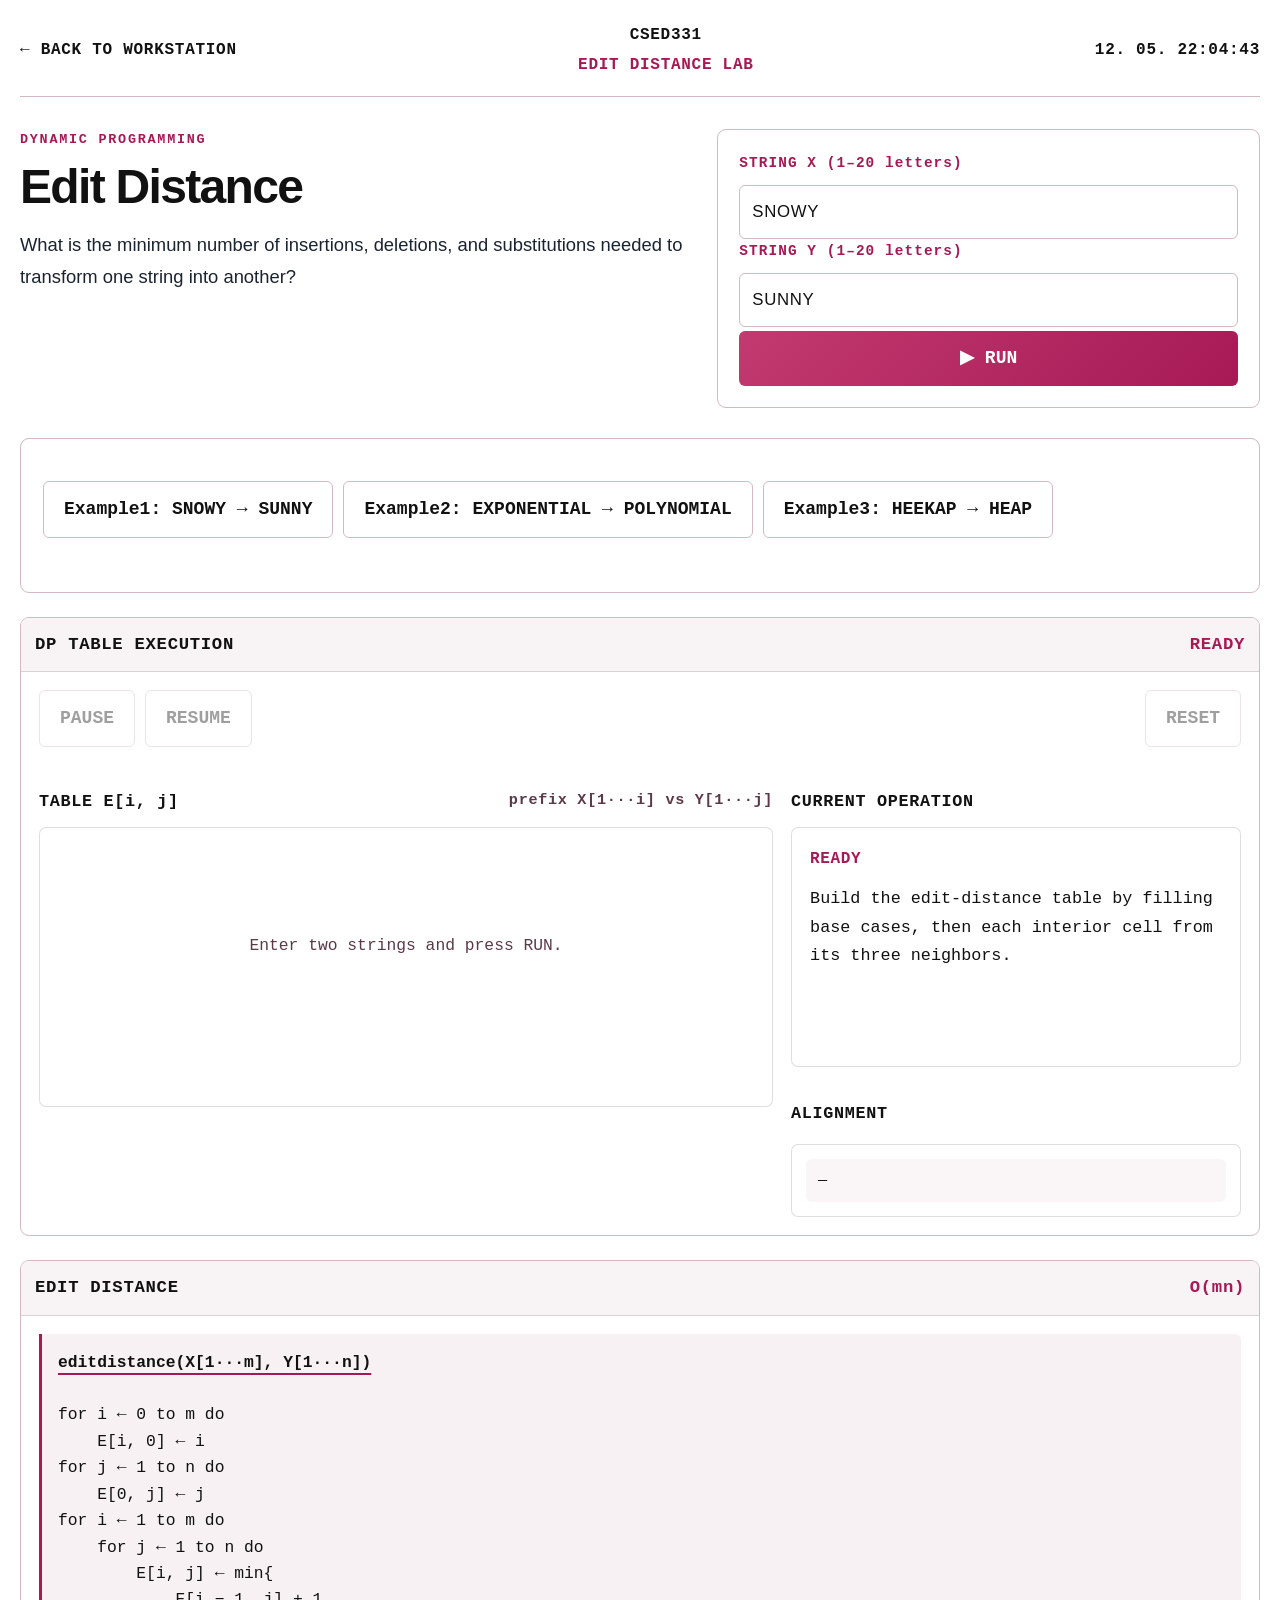
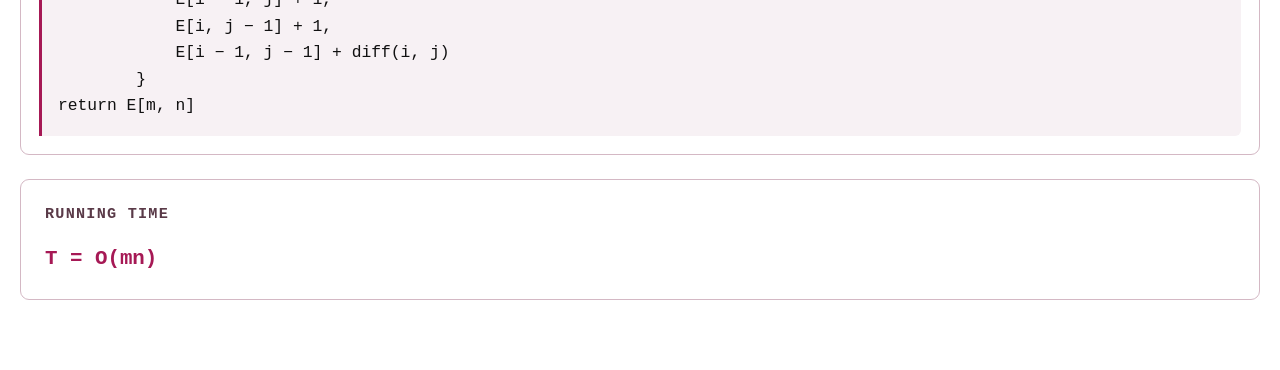
==== commit 5b51ab41: "Update Edit Distance Lab" ====
--- a/editdistance.html
+++ b/editdistance.html
@@ -6,8 +6,8 @@
   <meta name="description" content="CSED331 Edit Distance dynamic programming visualizer">
   <title>Edit Distance Lab | CSED331</title>
   <link rel="icon" type="image/png" href="favicon.png">
-  <link rel="stylesheet" href="styles.css?v=20261011n">
-  <link rel="stylesheet" href="animation.css?v=20261011n">
+  <link rel="stylesheet" href="styles.css?v=20261011o">
+  <link rel="stylesheet" href="animation.css?v=20261011o">
 </head>
 <body class="lab-page">
   <div class="scanlines" aria-hidden="true"></div>
@@ -68,13 +68,13 @@
     <section class="sort-input-panel">
       <div class="action-row">
         <button id="example-snowy-button" type="button" class="secondary-button">
-          EXAMPLE: SNOWY → SUNNY
+          Example1: SNOWY → SUNNY
         </button>
         <button id="example-exp-button" type="button" class="secondary-button">
-          EXAMPLE: EXPONENTIAL → POLYNOMIAL
+          Example2: EXPONENTIAL → POLYNOMIAL
         </button>
         <button id="example-heekap-button" type="button" class="secondary-button">
-          EXAMPLE: HEEKAP → HEAP
+          Example3: HEEKAP → HEAP
         </button>
       </div>
       <p id="edit-input-message" class="input-message" aria-live="polite"></p>
@@ -86,15 +86,15 @@
         <span id="edit-mode-label">READY</span>
       </header>
       <div class="window-body">
-        <div class="action-row playback-row">
+        <div class="action-row playback-row edit-playback-row">
           <button id="pause-edit-button" type="button" class="secondary-button" disabled>
             PAUSE
           </button>
           <button id="resume-edit-button" type="button" class="secondary-button" disabled>
             RESUME
           </button>
-          <button id="stop-edit-button" type="button" class="secondary-button" disabled>
-            STOP
+          <button id="stop-edit-button" type="button" class="secondary-button edit-reset-button" disabled>
+            RESET
           </button>
         </div>
 
@@ -166,7 +166,7 @@
     </section>
   </main>
 
-  <script src="common.js?v=20261011n"></script>
-  <script src="editdistance.js?v=20261011n"></script>
+  <script src="common.js?v=20261011o"></script>
+  <script src="editdistance.js?v=20261011o"></script>
 </body>
 </html>
--- a/styles.css
+++ b/styles.css
@@ -2020,6 +2020,10 @@
   padding: 12px 16px;
 }
 
+.edit-playback-row .edit-reset-button {
+  margin-left: auto;
+}
+
 .edit-execution-grid {
   display: grid;
   grid-template-columns: minmax(0, 1.55fr) minmax(260px, 0.95fr);
